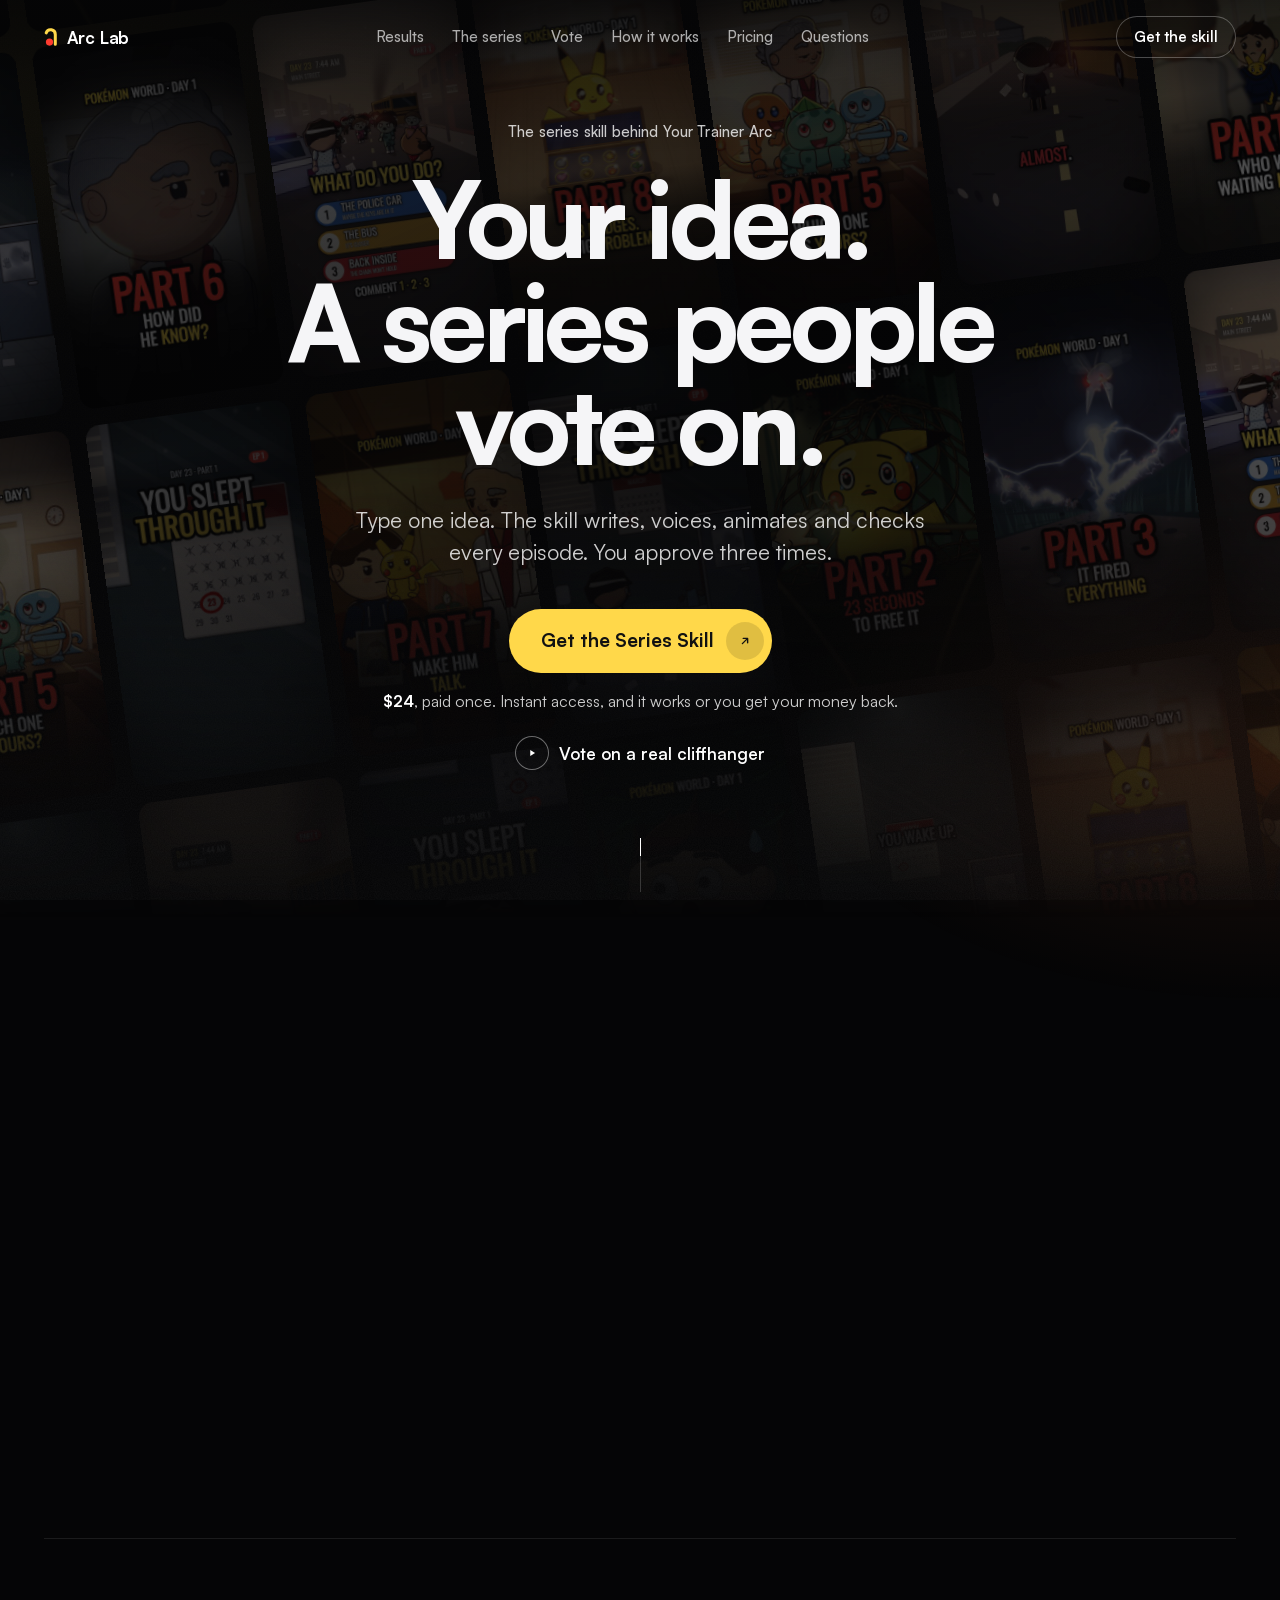
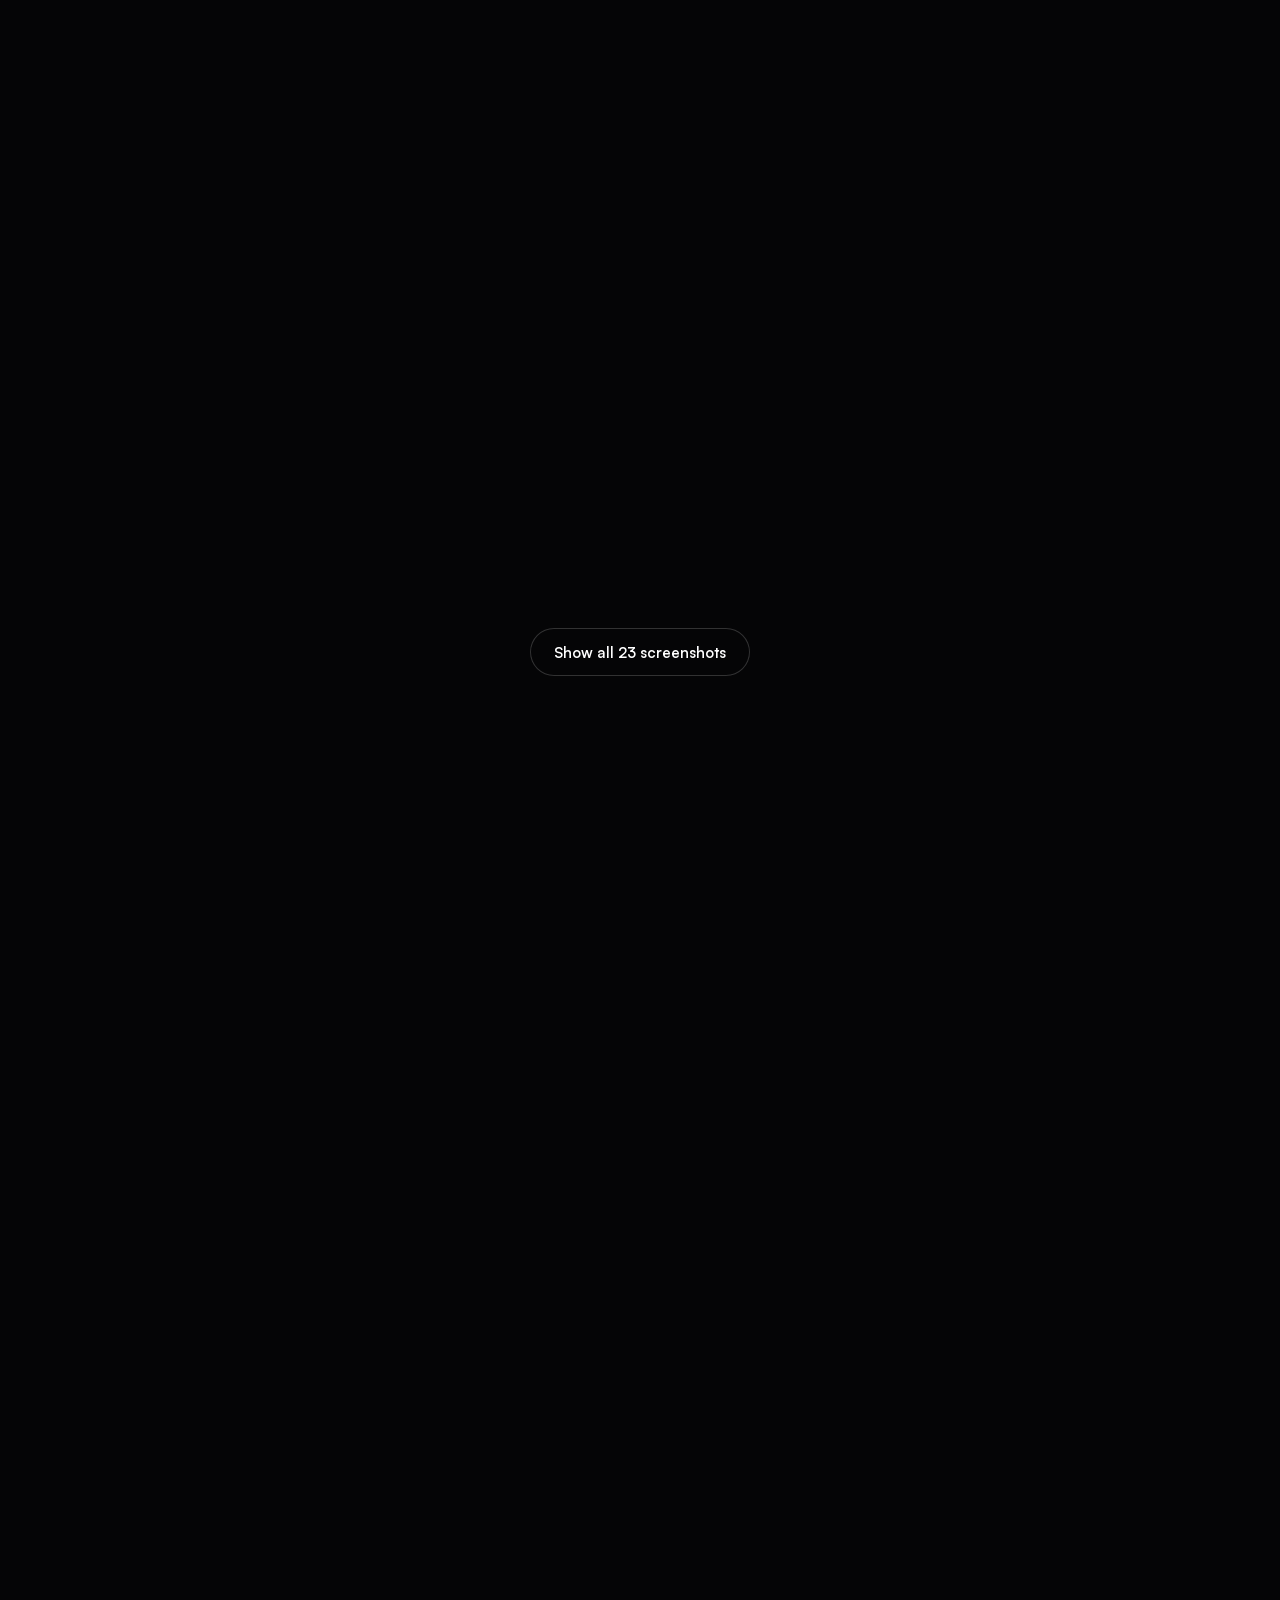
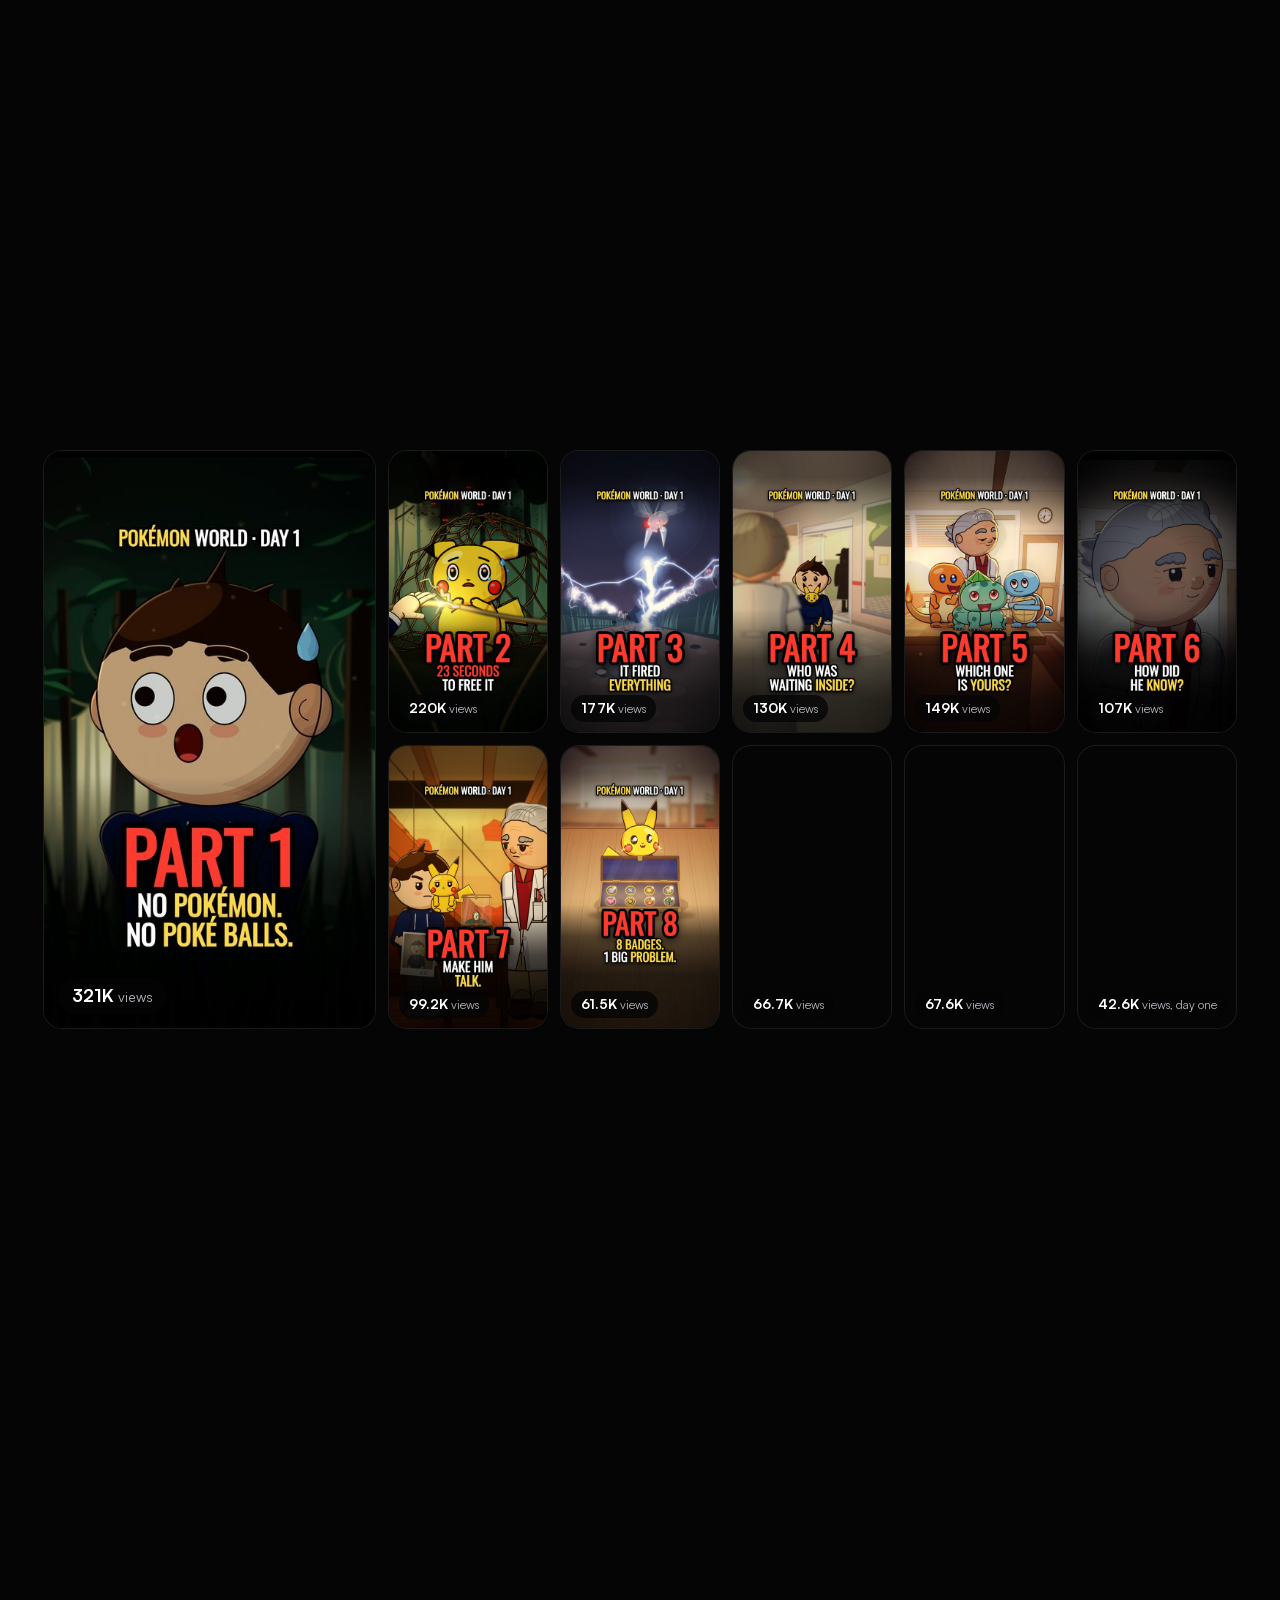
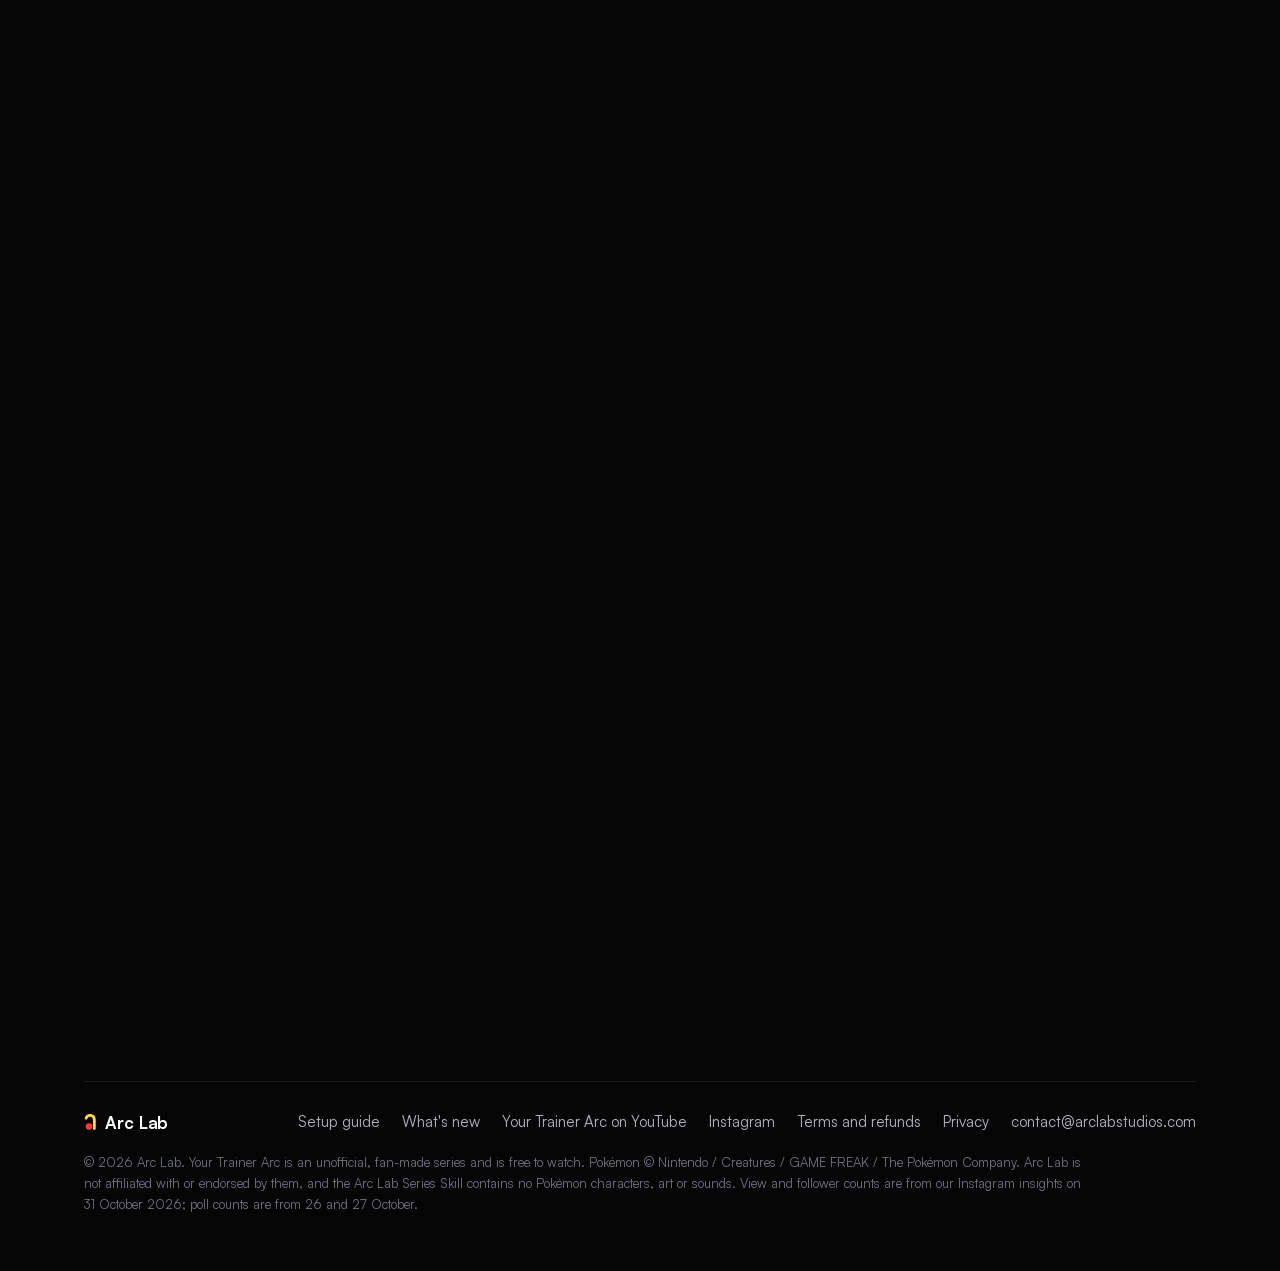
==== d23/index.html @ 37d09bd6 "Visit counter (Umami, no cookies) and link tags; short links /dm /yta /d23; privacy page; DIY Kit ca" ====
<!doctype html>
<html lang="en">
<head>
<meta charset="utf-8">
<meta name="viewport" content="width=device-width, initial-scale=1">
<meta http-equiv="Content-Security-Policy" content="default-src 'none'; base-uri 'none'; form-action 'none'">
<meta name="robots" content="noindex">
<meta name="referrer" content="no-referrer">
<meta http-equiv="refresh" content="0; url=/?utm_source=instagram&amp;utm_medium=bio&amp;utm_campaign=d23">
<title>Arc Lab</title>
<meta name="description" content="A code toolkit for voted, animated story series: our code draws every frame. The method behind Your Trainer Arc, whose Instagram account got 2M+ views in 12 days. $24 once, works-or-refund guarantee, free playbook.">
<link rel="canonical" href="https://arclabstudios.com/">
<meta property="og:type" content="website">
<meta property="og:site_name" content="Arc Lab">
<meta property="og:title" content="Arc Lab: the series skill behind Your Trainer Arc">
<meta property="og:description" content="A code toolkit for voted, animated story series: our code draws every frame. The method behind Your Trainer Arc, whose Instagram account got 2M+ views in 12 days. $24 once, works-or-refund guarantee, free playbook.">
<meta property="og:url" content="https://arclabstudios.com/">
<meta property="og:image" content="https://arclabstudios.com/assets/og.png">
<meta property="og:image:width" content="1200">
<meta property="og:image:height" content="630">
<meta property="og:image:alt" content="Arc Lab. Your idea. A series people vote on.">
<meta name="twitter:card" content="summary_large_image">
</head>
<body>
<!-- Short link for the Day 23 bio: opens the home page with its tags, so visits and sales from it count as instagram / bio / d23. -->
<p><a href="/?utm_source=instagram&amp;utm_medium=bio&amp;utm_campaign=d23">Continue to Arc Lab</a></p>
</body>
</html>
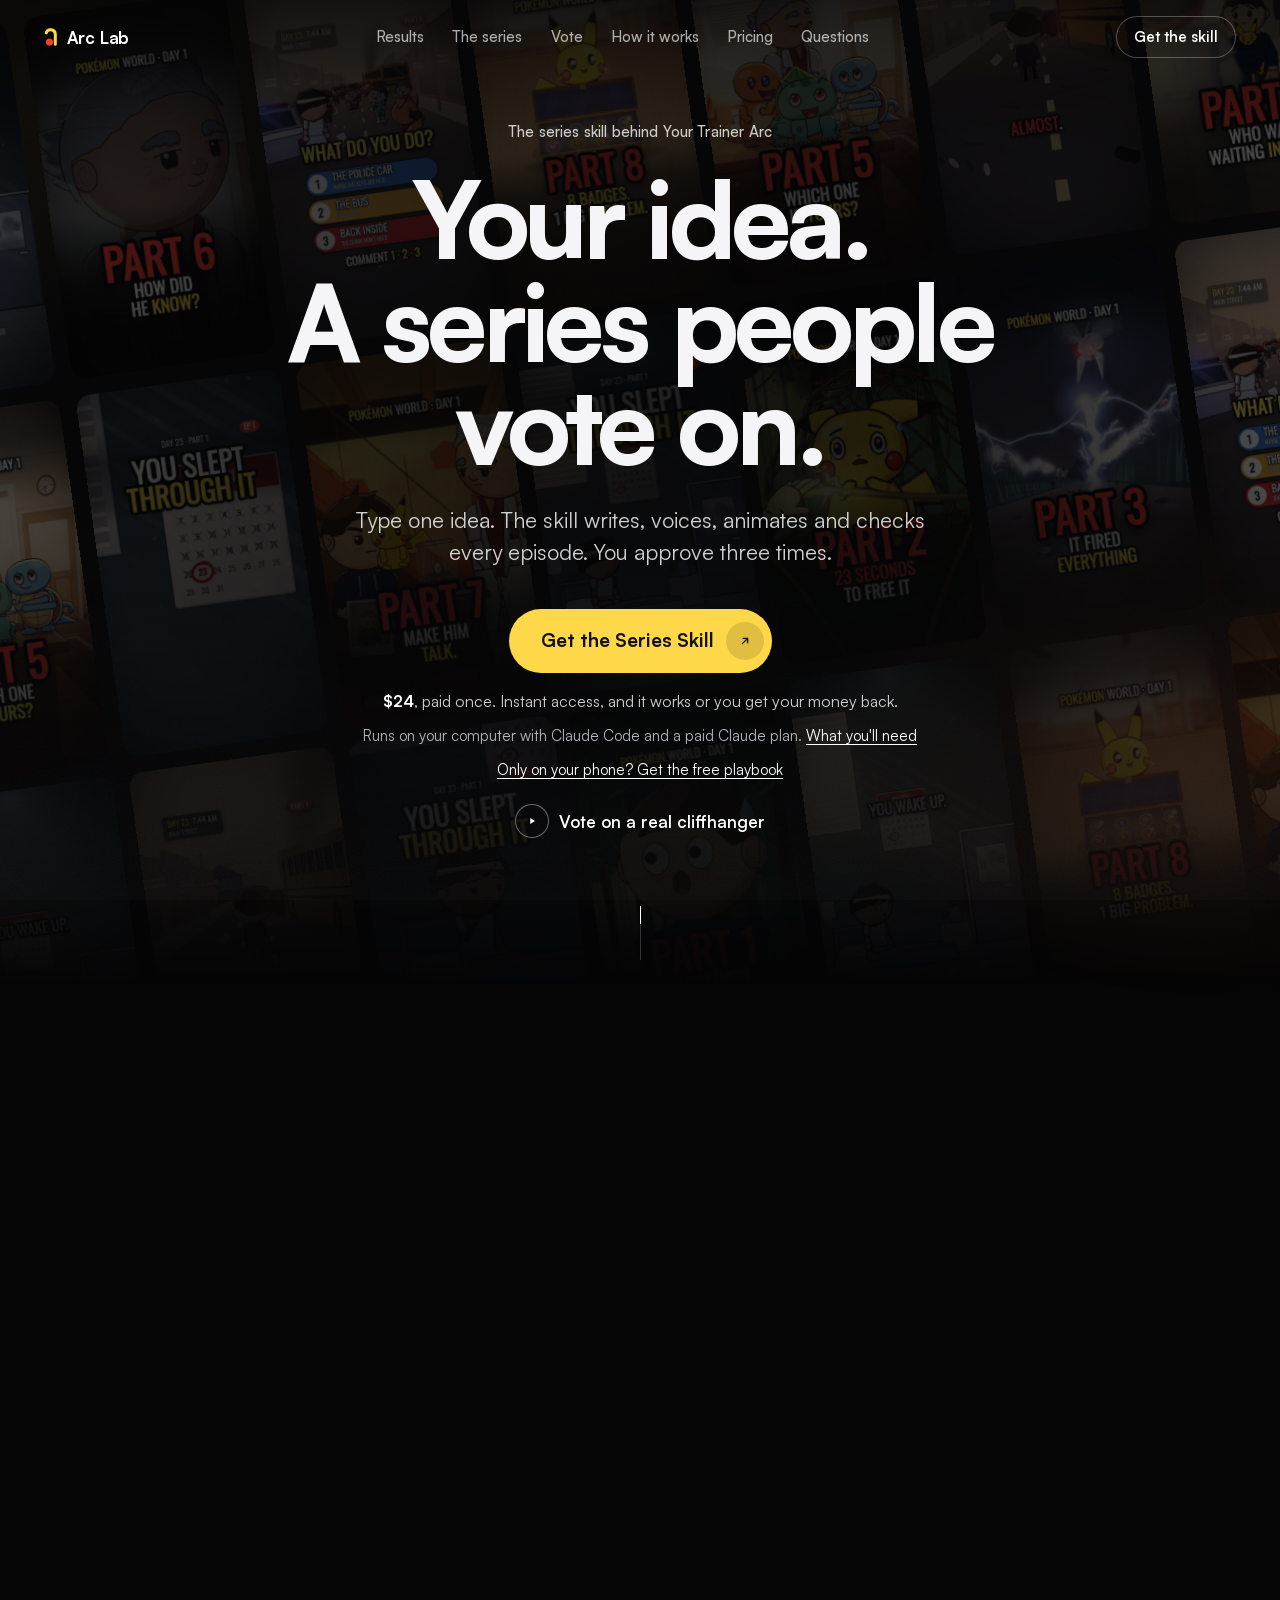
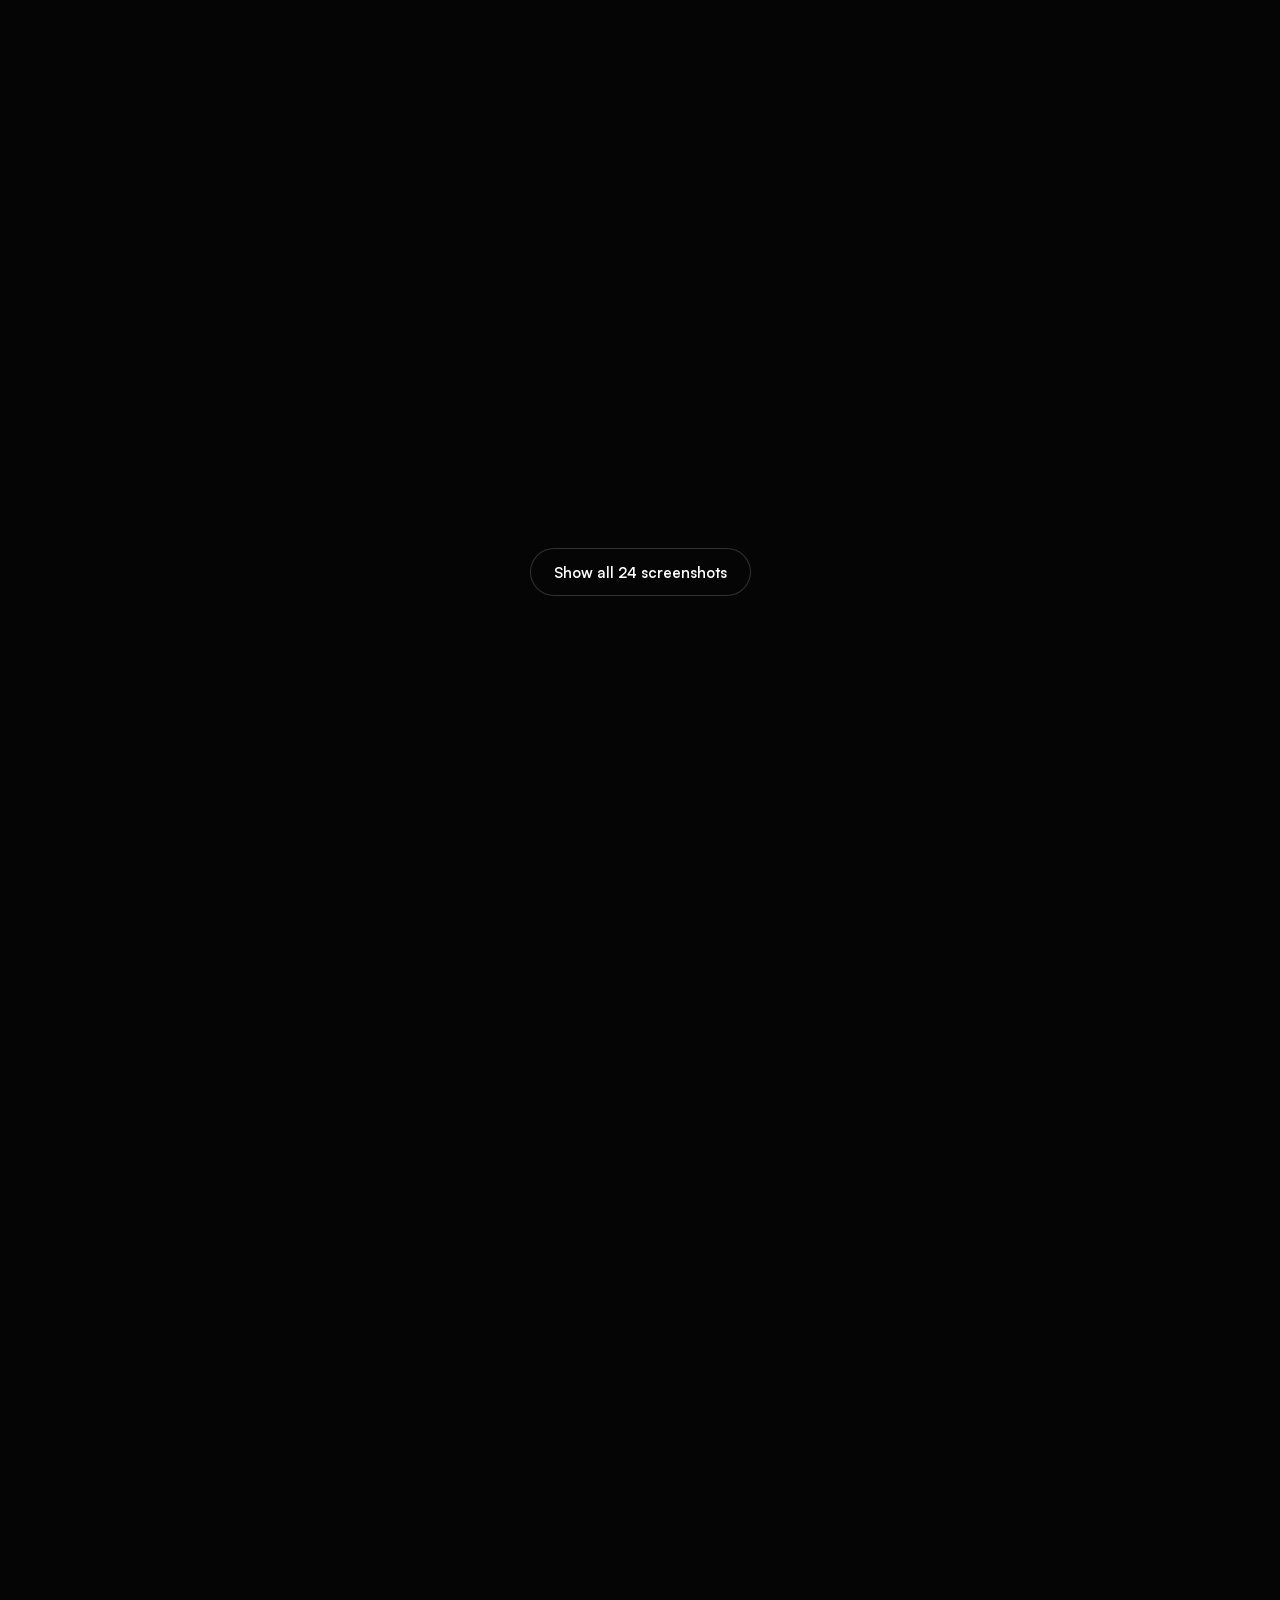
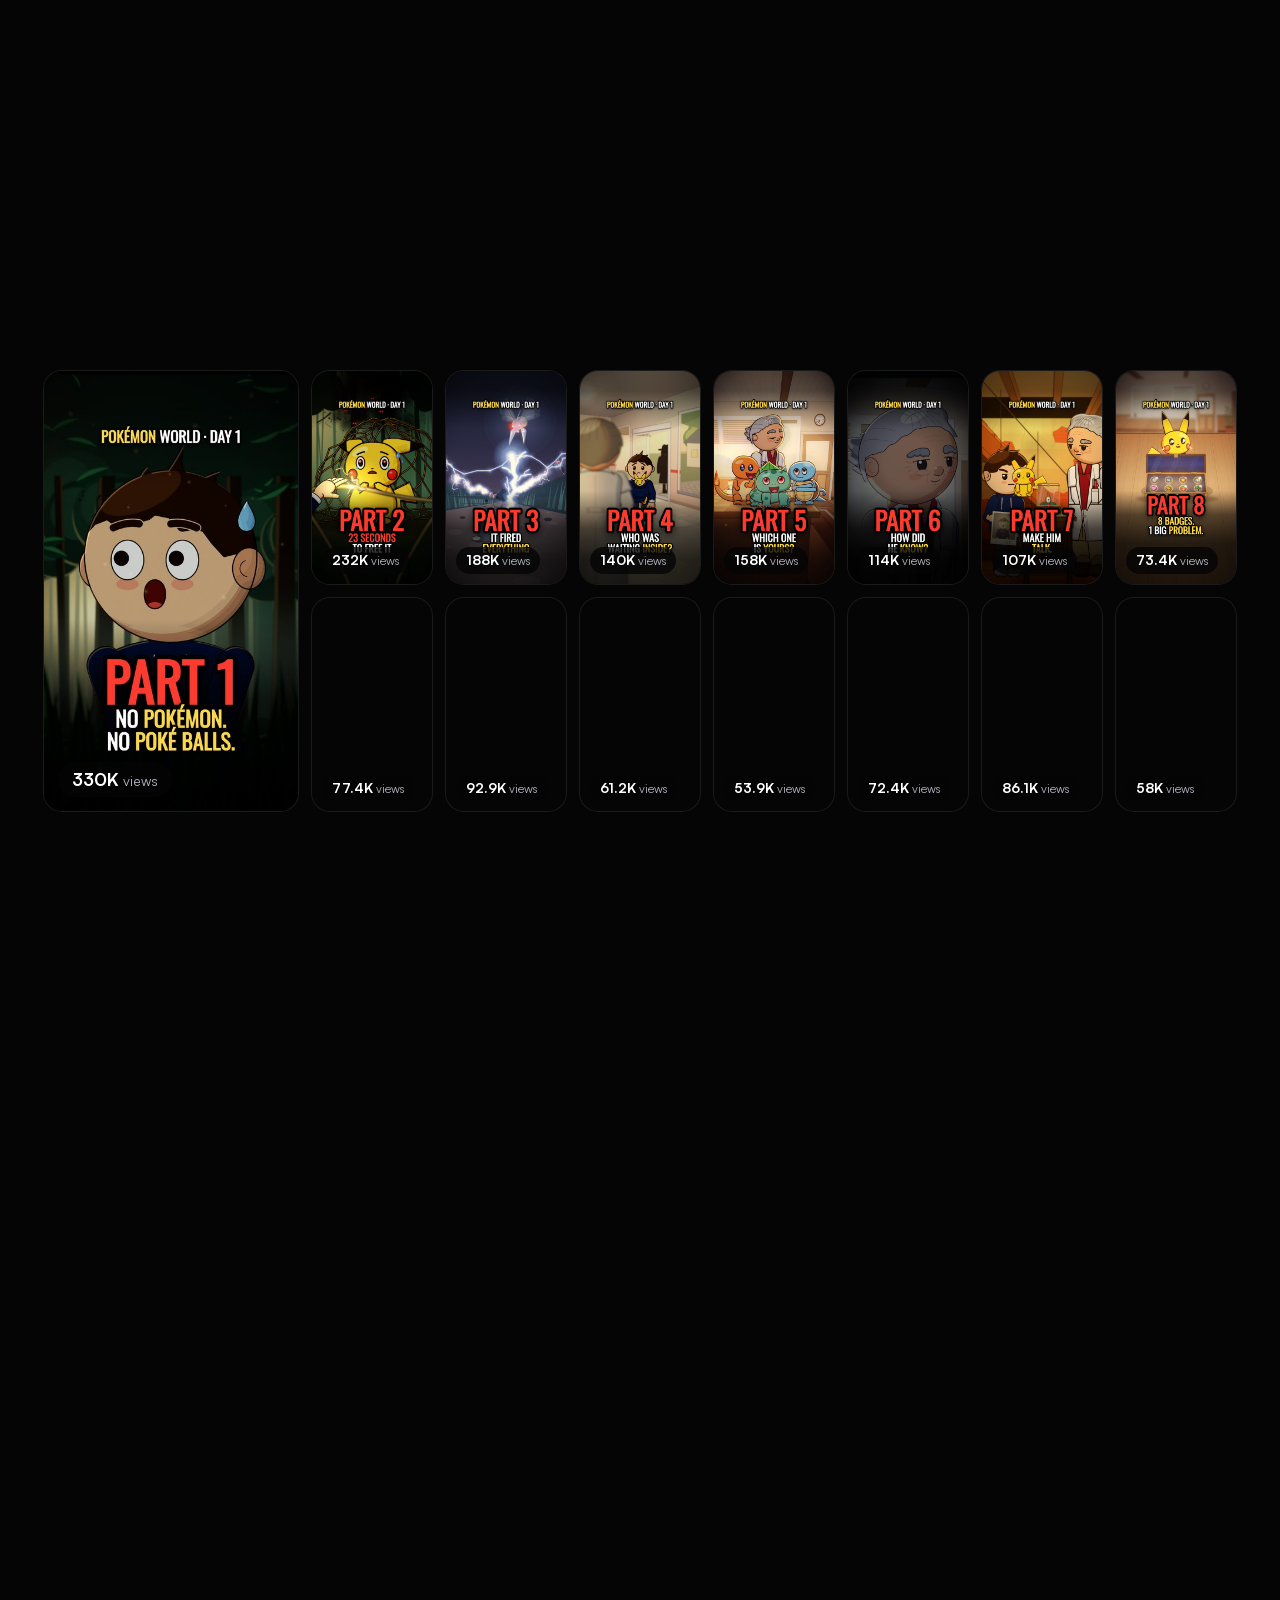
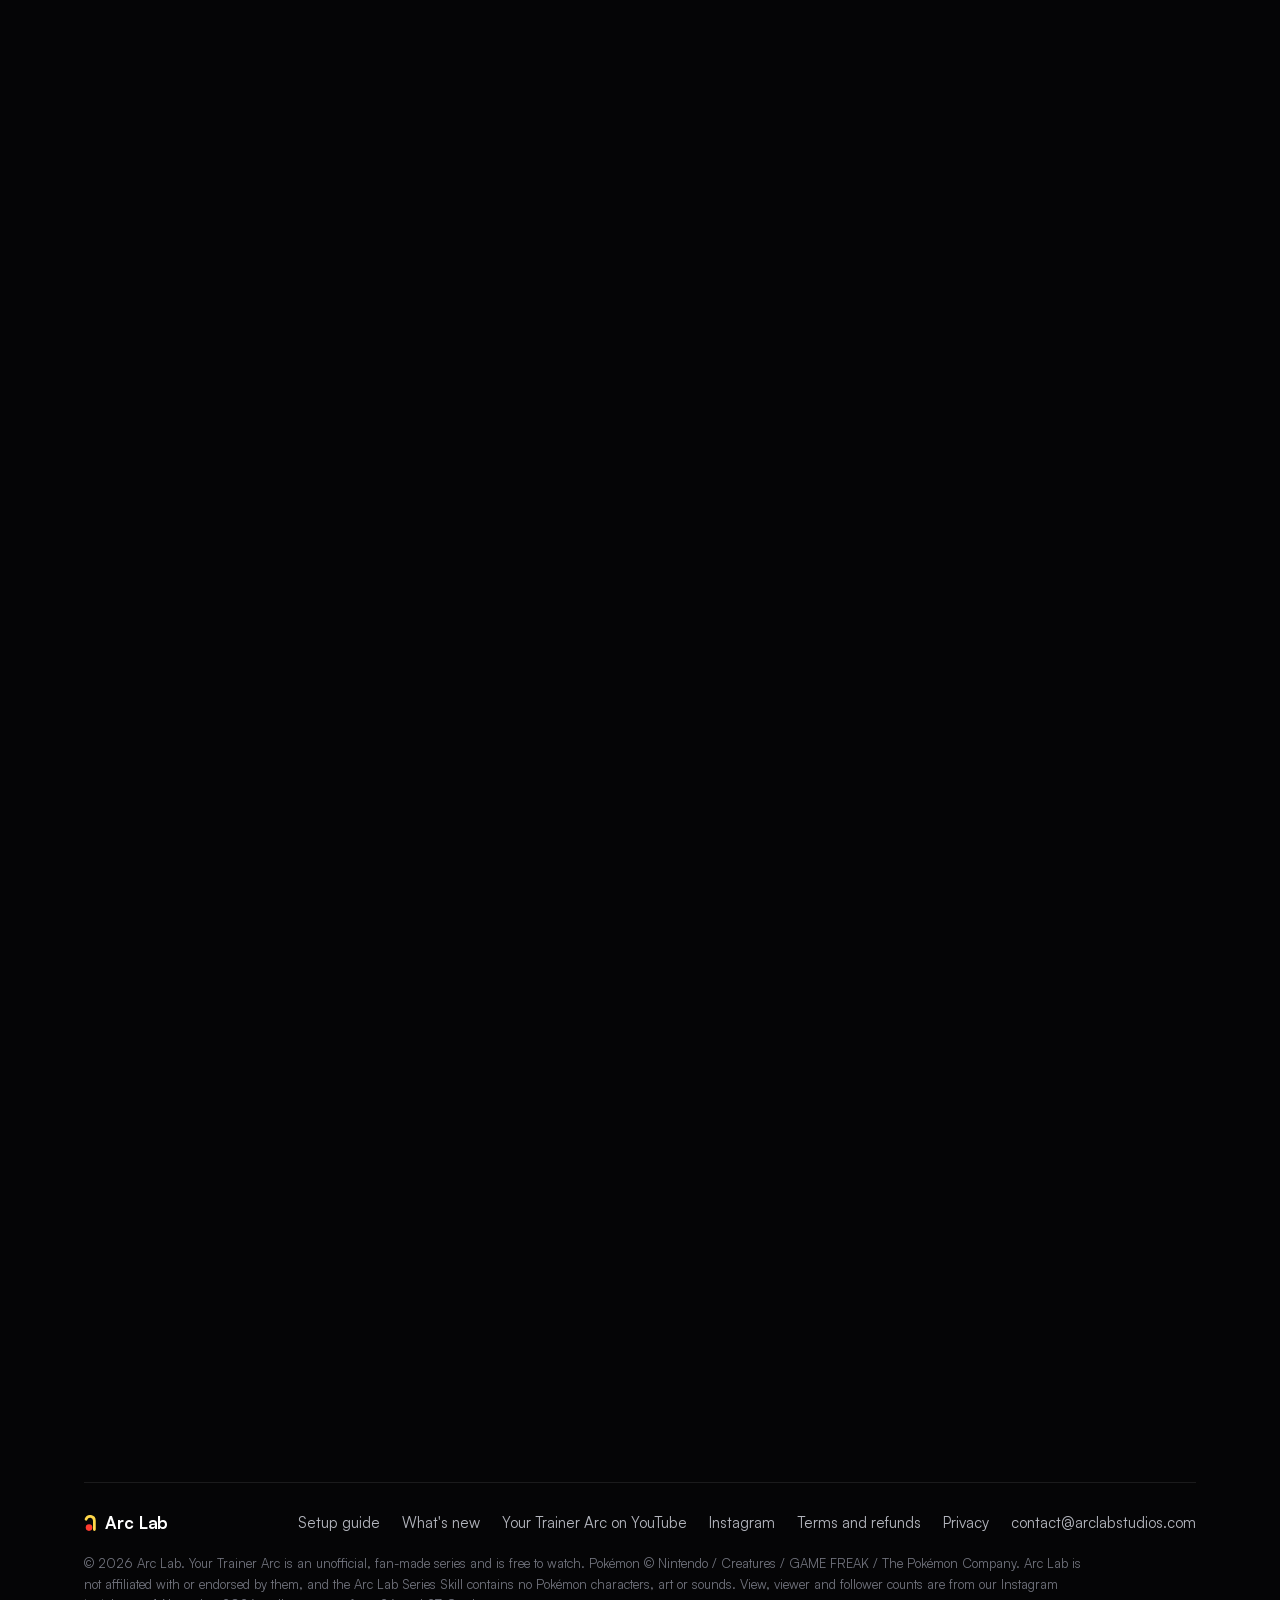
==== commit cc6c40e2: "Fresh numbers: 2.7M views in 16 days, 666,759 viewers, 17,244 followers, 1,420 on the list, 27 buyer" ====
--- a/d23/index.html
+++ b/d23/index.html
@@ -1,28 +1,28 @@
-<!doctype html>
-<html lang="en">
-<head>
-<meta charset="utf-8">
-<meta name="viewport" content="width=device-width, initial-scale=1">
-<meta http-equiv="Content-Security-Policy" content="default-src 'none'; base-uri 'none'; form-action 'none'">
-<meta name="robots" content="noindex">
-<meta name="referrer" content="no-referrer">
-<meta http-equiv="refresh" content="0; url=/?utm_source=instagram&amp;utm_medium=bio&amp;utm_campaign=d23">
-<title>Arc Lab</title>
-<meta name="description" content="A code toolkit for voted, animated story series: our code draws every frame. The method behind Your Trainer Arc, whose Instagram account got 2M+ views in 12 days. $24 once, works-or-refund guarantee, free playbook.">
-<link rel="canonical" href="https://arclabstudios.com/">
-<meta property="og:type" content="website">
-<meta property="og:site_name" content="Arc Lab">
-<meta property="og:title" content="Arc Lab: the series skill behind Your Trainer Arc">
-<meta property="og:description" content="A code toolkit for voted, animated story series: our code draws every frame. The method behind Your Trainer Arc, whose Instagram account got 2M+ views in 12 days. $24 once, works-or-refund guarantee, free playbook.">
-<meta property="og:url" content="https://arclabstudios.com/">
-<meta property="og:image" content="https://arclabstudios.com/assets/og.png">
-<meta property="og:image:width" content="1200">
-<meta property="og:image:height" content="630">
-<meta property="og:image:alt" content="Arc Lab. Your idea. A series people vote on.">
-<meta name="twitter:card" content="summary_large_image">
-</head>
-<body>
-<!-- Short link for the Day 23 bio: opens the home page with its tags, so visits and sales from it count as instagram / bio / d23. -->
-<p><a href="/?utm_source=instagram&amp;utm_medium=bio&amp;utm_campaign=d23">Continue to Arc Lab</a></p>
-</body>
-</html>
+<!doctype html>
+<html lang="en">
+<head>
+<meta charset="utf-8">
+<meta name="viewport" content="width=device-width, initial-scale=1">
+<meta http-equiv="Content-Security-Policy" content="default-src 'none'; base-uri 'none'; form-action 'none'">
+<meta name="robots" content="noindex">
+<meta name="referrer" content="no-referrer">
+<meta http-equiv="refresh" content="0; url=/?utm_source=instagram&amp;utm_medium=bio&amp;utm_campaign=d23">
+<title>Arc Lab</title>
+<meta name="description" content="A code toolkit for voted, animated story series: our code draws every frame. The method behind Your Trainer Arc, whose Instagram account got 2.7M views in 16 days. $24 once, works-or-refund guarantee, free playbook.">
+<link rel="canonical" href="https://arclabstudios.com/">
+<meta property="og:type" content="website">
+<meta property="og:site_name" content="Arc Lab">
+<meta property="og:title" content="Arc Lab: the series skill behind Your Trainer Arc">
+<meta property="og:description" content="A code toolkit for voted, animated story series: our code draws every frame. The method behind Your Trainer Arc, whose Instagram account got 2.7M views in 16 days. $24 once, works-or-refund guarantee, free playbook.">
+<meta property="og:url" content="https://arclabstudios.com/">
+<meta property="og:image" content="https://arclabstudios.com/assets/og.png">
+<meta property="og:image:width" content="1200">
+<meta property="og:image:height" content="630">
+<meta property="og:image:alt" content="Arc Lab. Your idea. A series people vote on.">
+<meta name="twitter:card" content="summary_large_image">
+</head>
+<body>
+<!-- Short link for the Day 23 bio: opens the home page with its tags, so visits and sales from it count as instagram / bio / d23. -->
+<p><a href="/?utm_source=instagram&amp;utm_medium=bio&amp;utm_campaign=d23">Continue to Arc Lab</a></p>
+</body>
+</html>
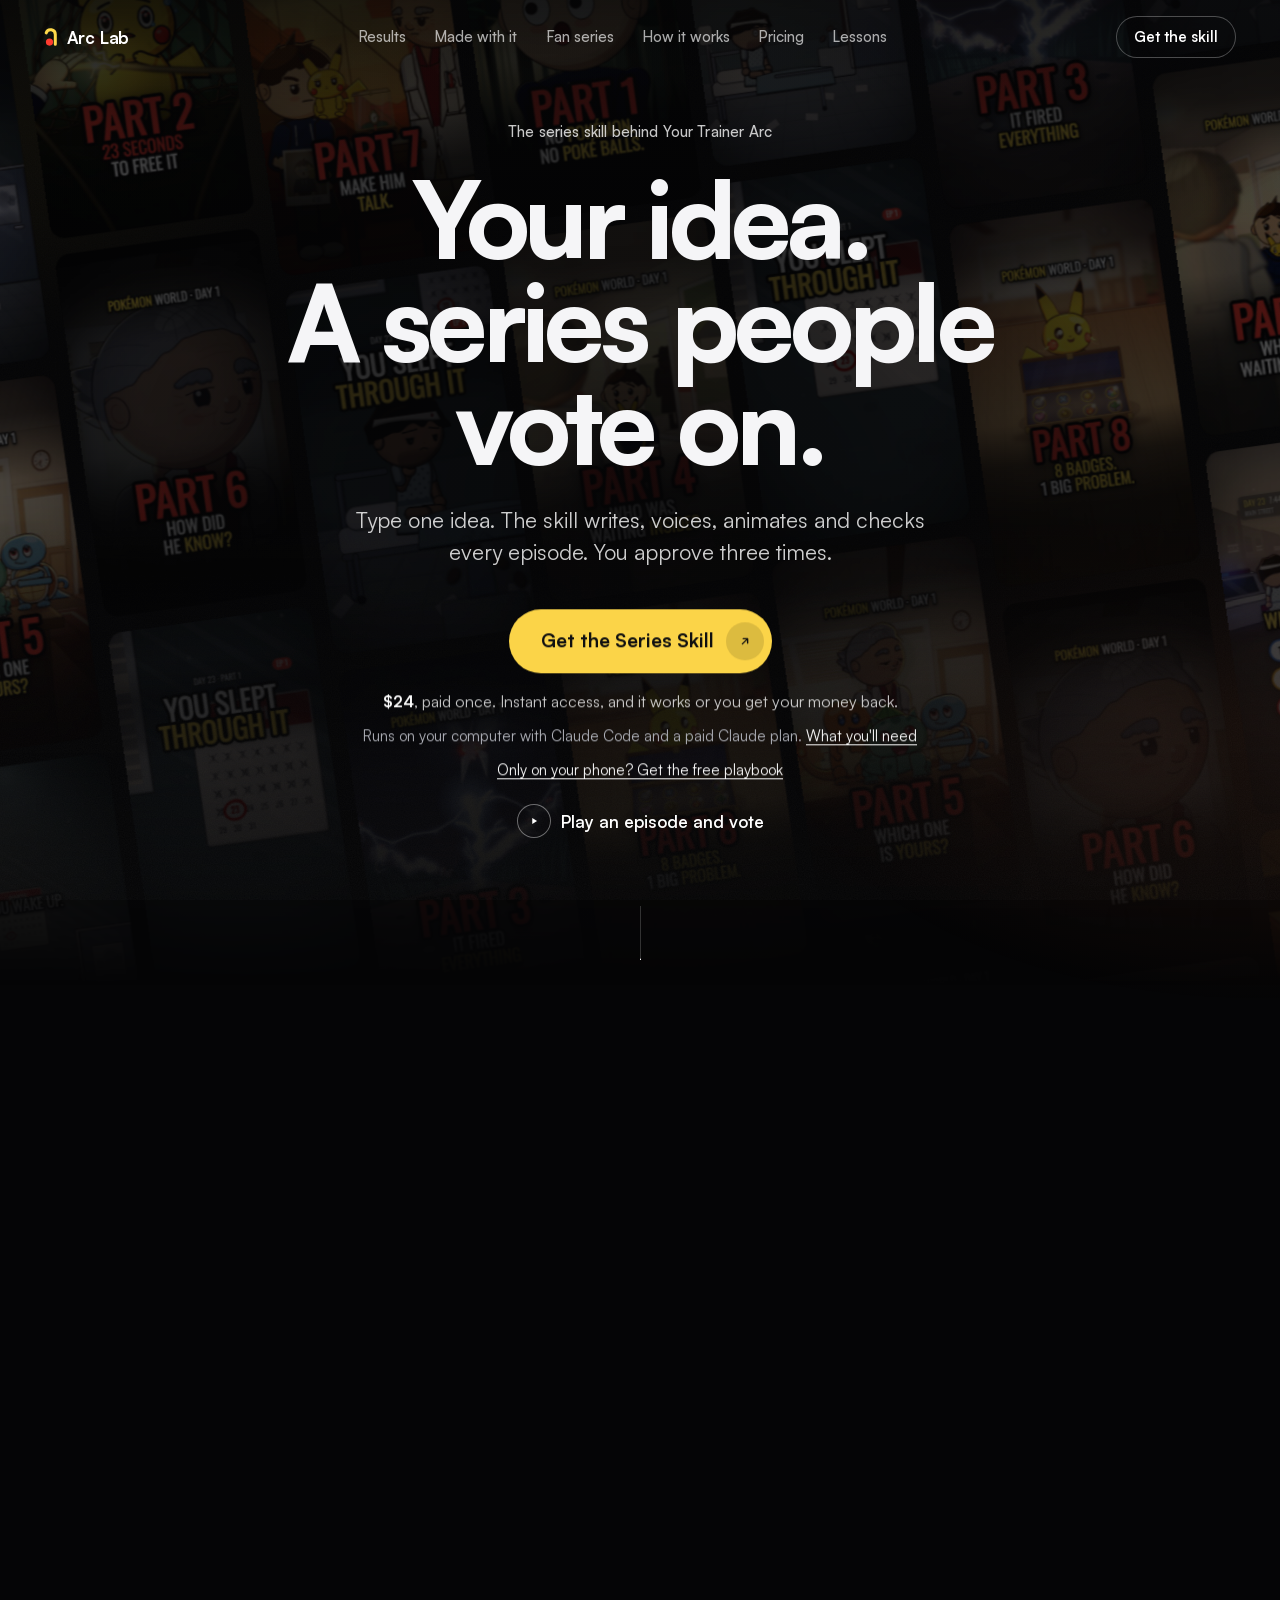
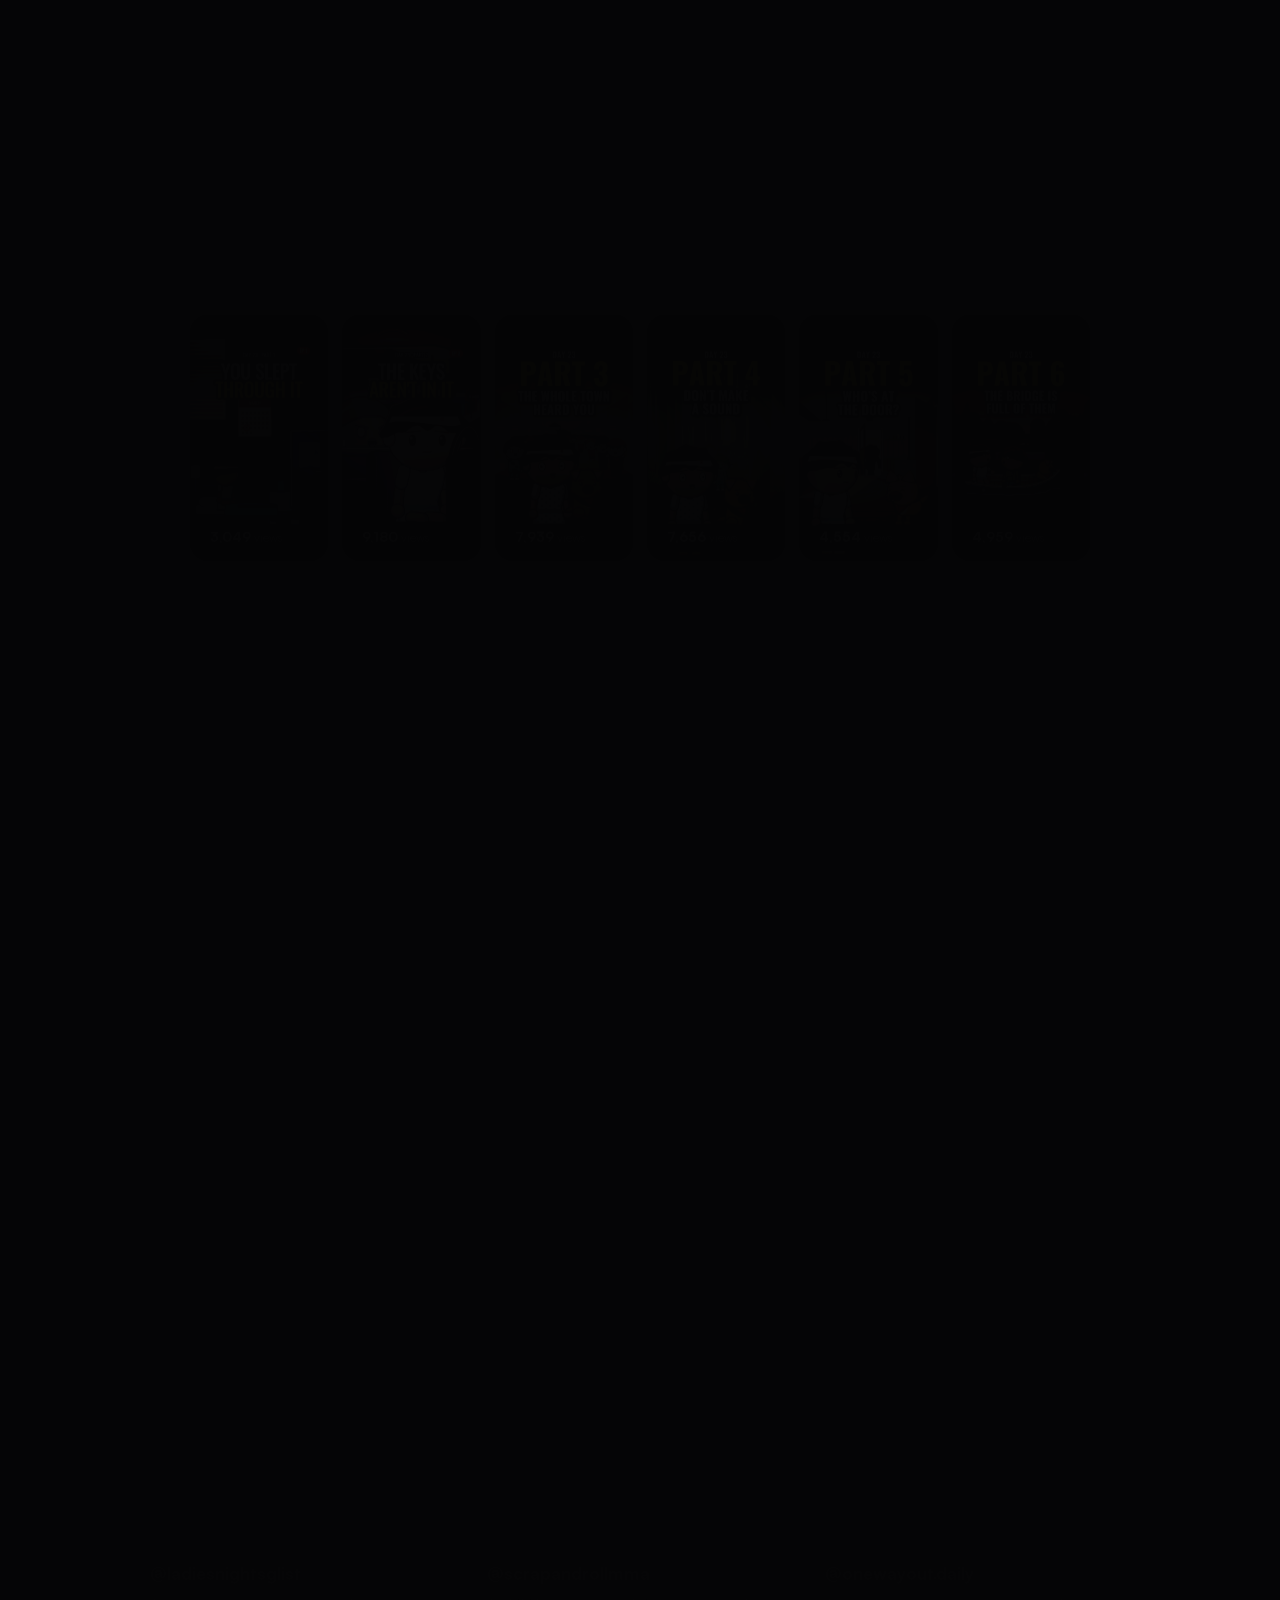
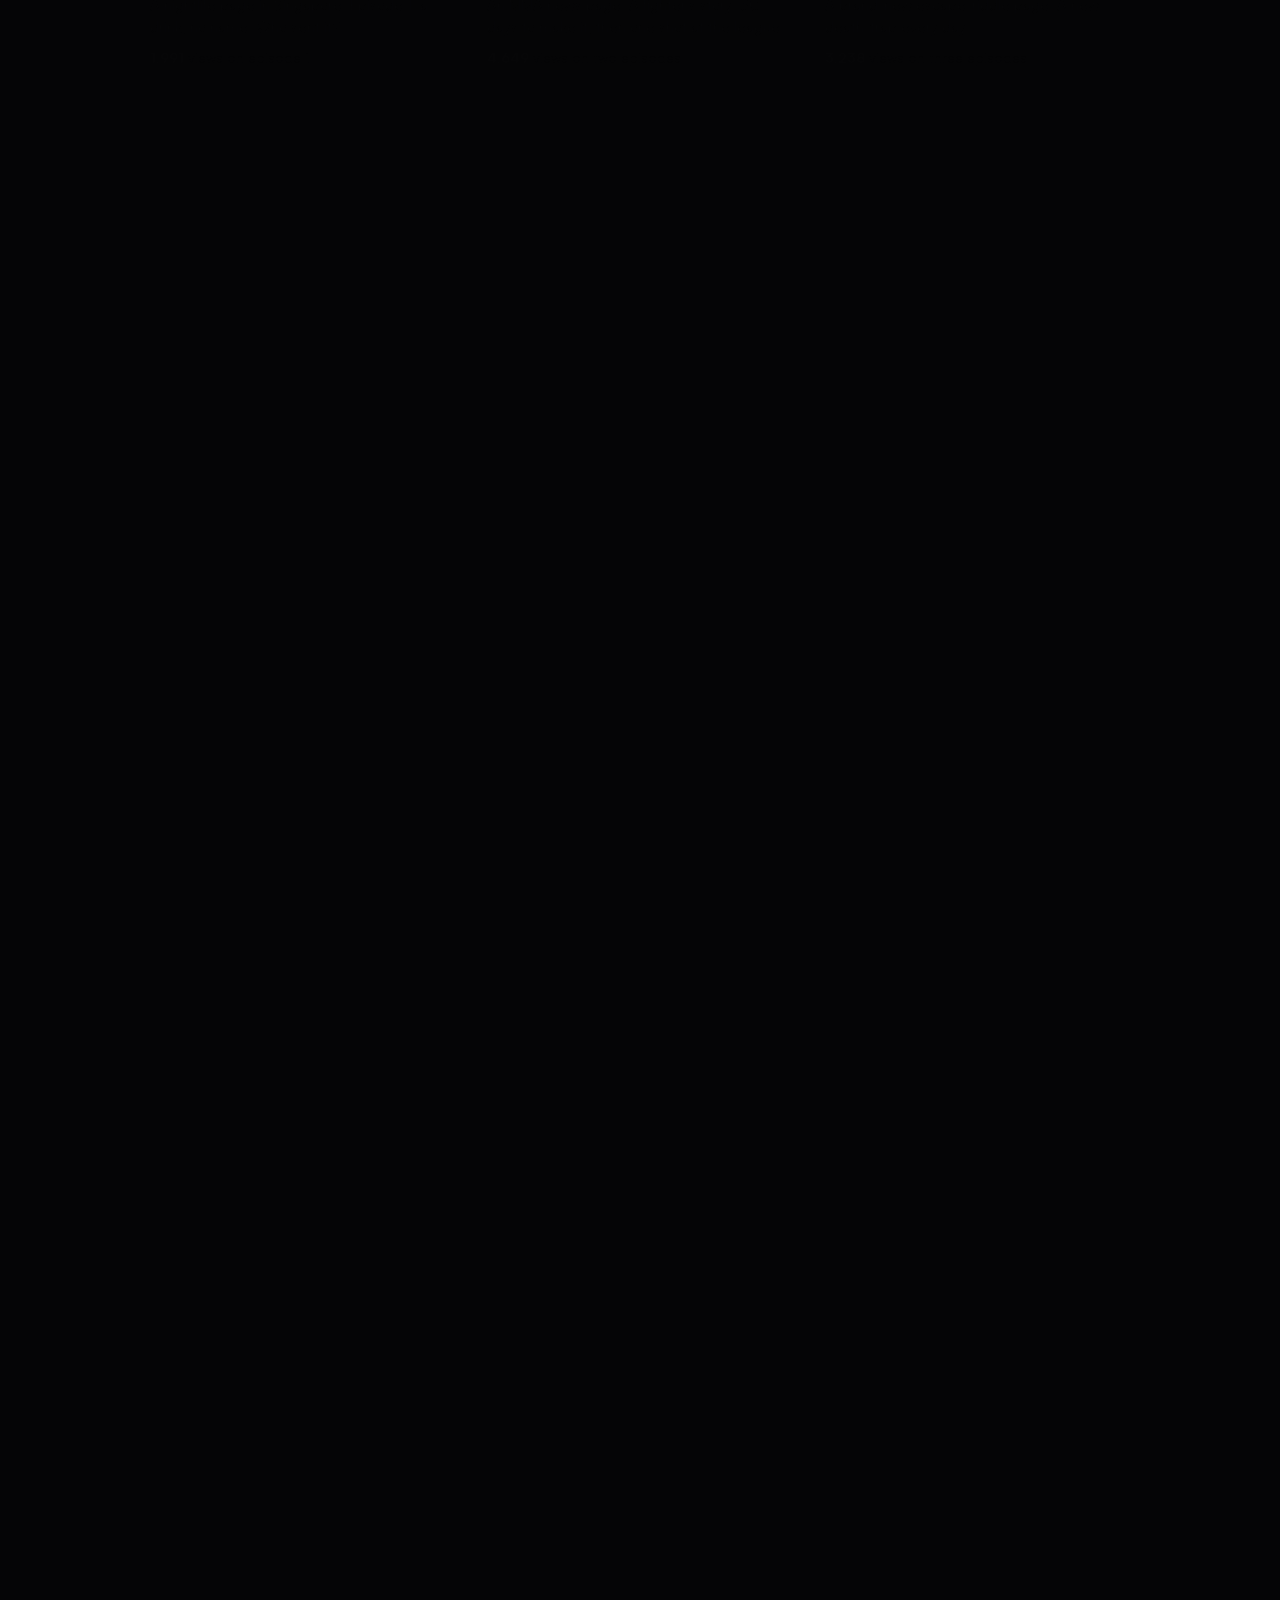
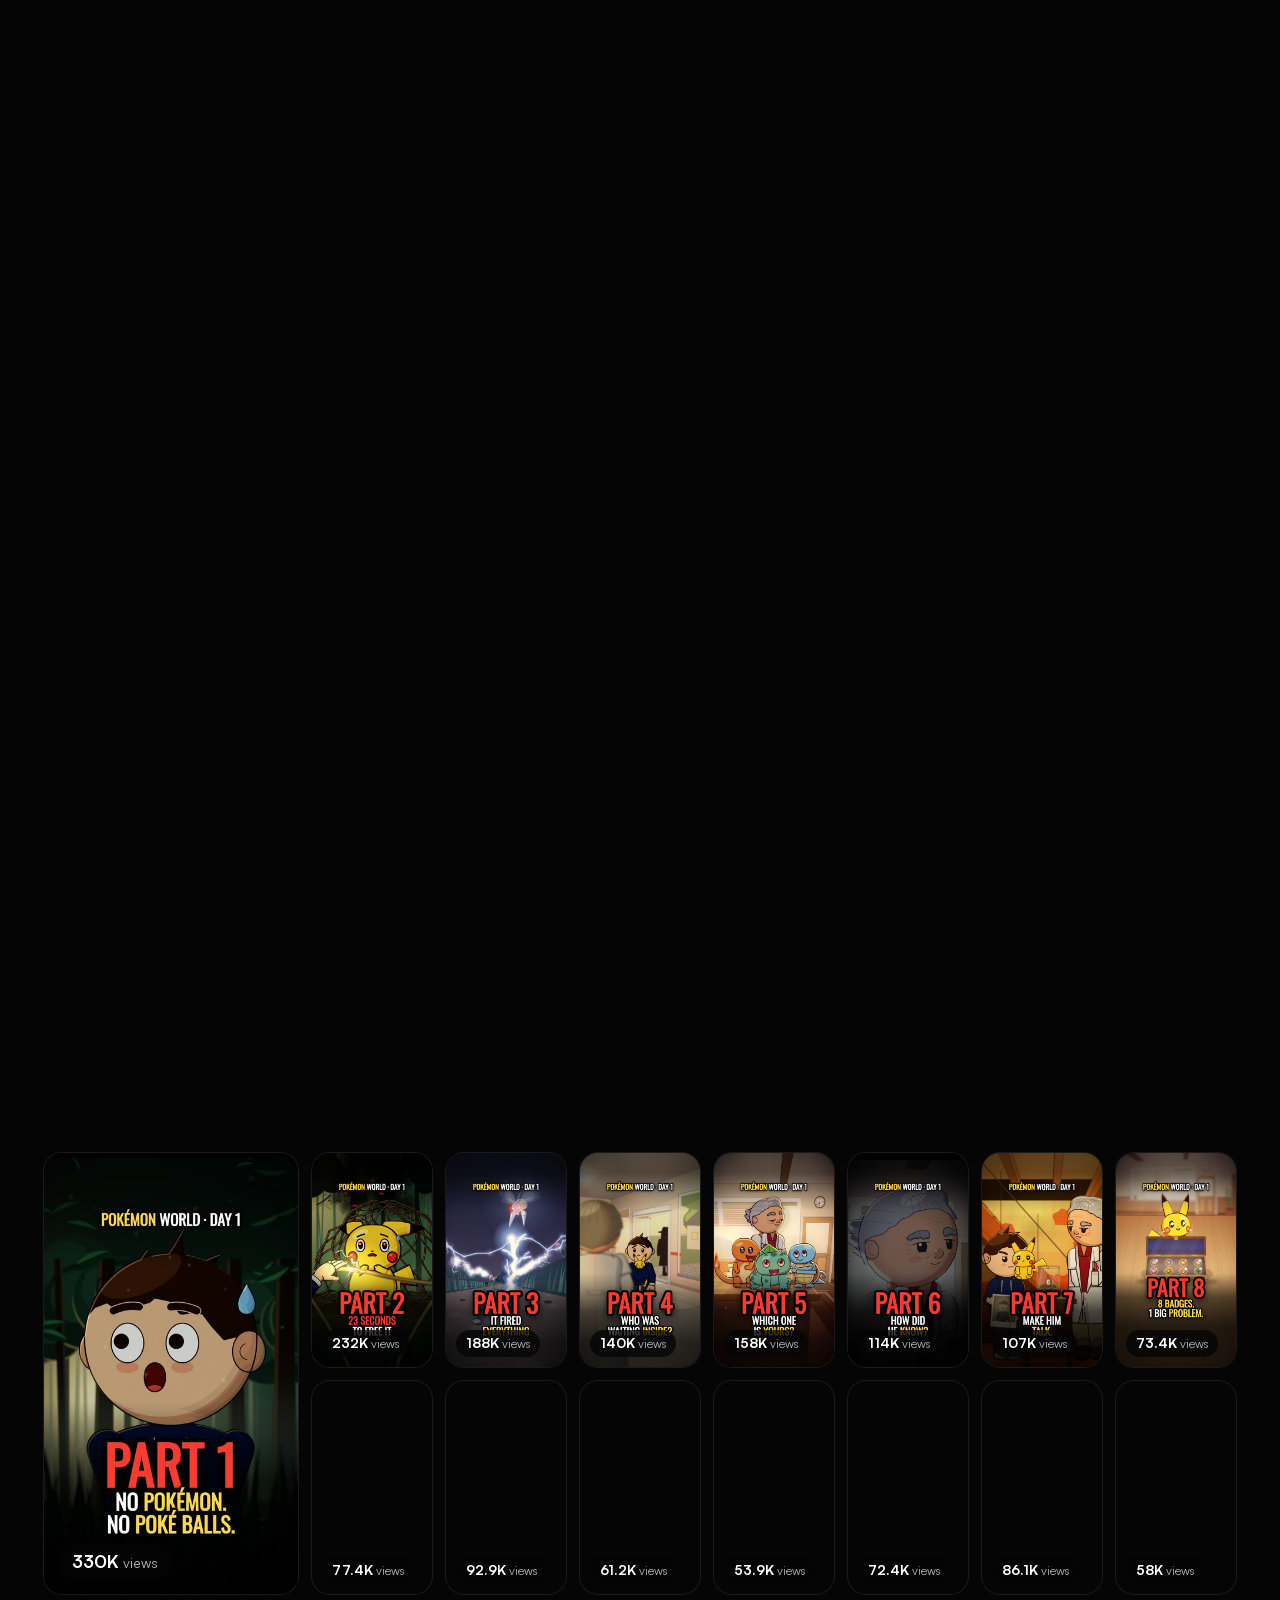
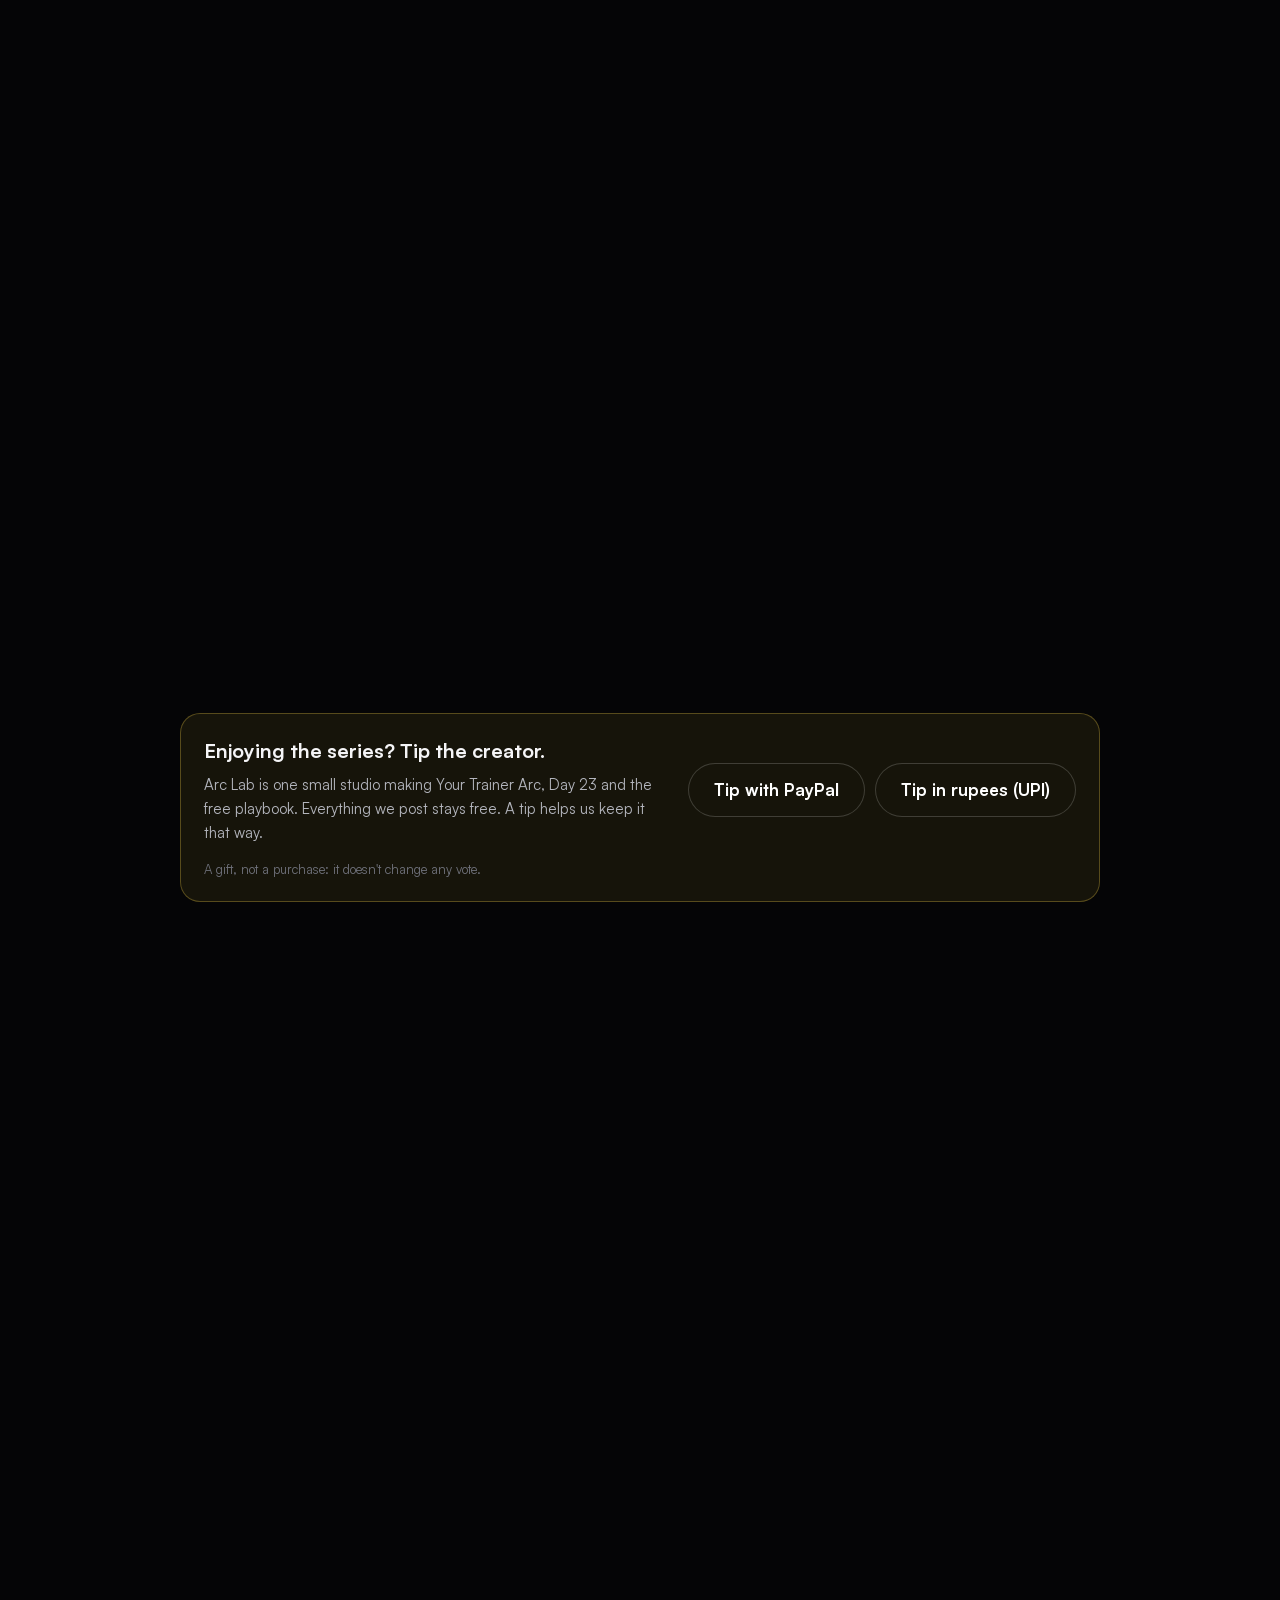
==== commit 9e9e340c: "Homepage redesign: Day 23 + Made by you up, What it really takes, lessons teaser, How we count page;" ====
--- a/d23/index.html
+++ b/d23/index.html
@@ -8,12 +8,12 @@
 <meta name="referrer" content="no-referrer">
 <meta http-equiv="refresh" content="0; url=/?utm_source=instagram&amp;utm_medium=bio&amp;utm_campaign=d23">
 <title>Arc Lab</title>
-<meta name="description" content="A code toolkit for voted, animated story series: our code draws every frame. The method behind Your Trainer Arc, whose Instagram account got 2.7M views in 16 days. $24 once, works-or-refund guarantee, free playbook.">
+<meta name="description" content="A code toolkit for voted, animated story series: our code draws every frame. The method behind Your Trainer Arc, whose Instagram account got 4M views in 20 days. $24 once, works-or-refund guarantee, free playbook.">
 <link rel="canonical" href="https://arclabstudios.com/">
 <meta property="og:type" content="website">
 <meta property="og:site_name" content="Arc Lab">
 <meta property="og:title" content="Arc Lab: the series skill behind Your Trainer Arc">
-<meta property="og:description" content="A code toolkit for voted, animated story series: our code draws every frame. The method behind Your Trainer Arc, whose Instagram account got 2.7M views in 16 days. $24 once, works-or-refund guarantee, free playbook.">
+<meta property="og:description" content="A code toolkit for voted, animated story series: our code draws every frame. The method behind Your Trainer Arc, whose Instagram account got 4M views in 20 days. $24 once, works-or-refund guarantee, free playbook.">
 <meta property="og:url" content="https://arclabstudios.com/">
 <meta property="og:image" content="https://arclabstudios.com/assets/og.png">
 <meta property="og:image:width" content="1200">
